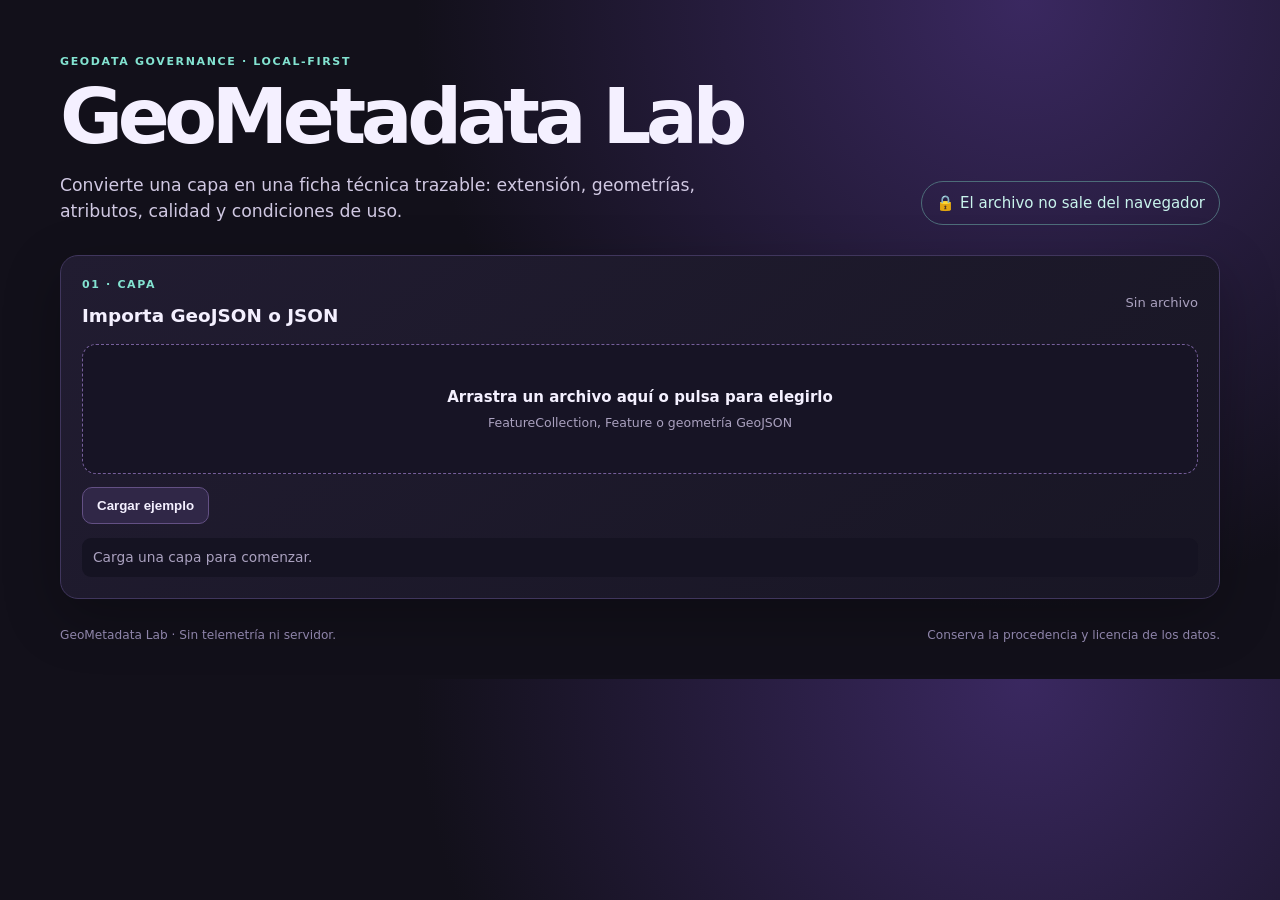
==== index.html @ 9ac2f781 "feat: add local geodata metadata lab" ====
<!doctype html>
<html lang="es">
<head>
  <meta charset="utf-8"><meta name="viewport" content="width=device-width,initial-scale=1,viewport-fit=cover">
  <meta name="theme-color" content="#15131f"><meta name="description" content="Validador y generador local de metadatos para capas geoespaciales.">
  <link rel="icon" href="favicon.svg" type="image/svg+xml"><link rel="stylesheet" href="styles.css"><title>GeoMetadata Lab</title>
</head>
<body><main class="shell">
  <header class="hero"><div><p class="eyebrow">GEODATA GOVERNANCE · LOCAL-FIRST</p><h1>GeoMetadata Lab</h1><p class="lede">Convierte una capa en una ficha técnica trazable: extensión, geometrías, atributos, calidad y condiciones de uso.</p></div><span class="privacy">🔒 El archivo no sale del navegador</span></header>
  <section class="panel import"><div class="head"><div><p class="kicker">01 · CAPA</p><h2>Importa GeoJSON o JSON</h2></div><span id="file-name" class="muted">Sin archivo</span></div><div class="drop" id="drop" tabindex="0"><b>Arrastra un archivo aquí o pulsa para elegirlo</b><small>FeatureCollection, Feature o geometría GeoJSON</small><input id="file" type="file" accept=".geojson,.json,application/json"></div><button id="demo" class="button secondary">Cargar ejemplo</button><p id="status" class="status">Carga una capa para comenzar.</p></section>
  <section id="workspace" class="hidden"><section class="panel fields"><div class="head"><div><p class="kicker">02 · DOCUMENTACIÓN</p><h2>Identidad de la capa</h2></div><span class="muted">Los campos se guardan solo al exportar</span></div><div class="field-grid"><label>Título<input id="title" placeholder="Ej. Inventario de enclaves arqueológicos"></label><label>Responsable / organización<input id="owner" placeholder="Ej. Equipo de Patrimonio"></label><label>Fecha de actualización<input id="updated" type="date"></label><label>CRS declarado<input id="crs" value="EPSG:4326" placeholder="Ej. EPSG:25830"></label><label class="wide">Descripción<textarea id="abstract" rows="3" placeholder="Qué contiene la capa, alcance y limitaciones conocidas."></textarea></label><label class="wide">Fuente o URL de procedencia<input id="source" type="url" placeholder="https://..."></label><label>Licencia<input id="license" placeholder="CC BY 4.0 / fuente oficial"></label><label>Contacto<input id="contact" type="email" placeholder="correo@ejemplo.org"></label></div><button id="refresh" class="button primary">Actualizar ficha</button></section>
  <section class="metrics"><article><span>Elementos</span><strong id="count">0</strong></article><article><span>Geometrías</span><strong id="types">—</strong></article><article><span>Extensión</span><strong id="bbox">—</strong></article><article class="warn"><span>Alertas</span><strong id="alerts">0</strong></article></section>
  <section class="grid"><article class="panel"><div class="head"><div><p class="kicker">03 · CALIDAD</p><h2>Comprobaciones</h2></div></div><div id="checks" class="checks"></div></article><article class="panel"><div class="head"><div><p class="kicker">04 · ATRIBUTOS</p><h2>Esquema detectado</h2></div></div><div id="schema" class="schema"></div></article></section>
  <section class="panel export"><div class="head"><div><p class="kicker">05 · SALIDA</p><h2>Ficha lista para compartir</h2></div></div><div id="preview" class="preview"></div><div class="actions"><button id="md" class="button primary">Descargar Markdown</button><button id="json" class="button secondary">Descargar metadatos JSON</button></div></section></section>
  <footer><span>GeoMetadata Lab · Sin telemetría ni servidor.</span><span>Conserva la procedencia y licencia de los datos.</span></footer>
</main><script src="app.js"></script></body></html>
---- styles.css ----
:root{color-scheme:dark;--bg:#12101a;--panel:#1b1827;--panel2:#252039;--line:#40365d;--text:#f4f0ff;--muted:#aaa1bf;--accent:#d9a9ff;--cyan:#83e3d1;--warn:#ffd27e;--bad:#ff9d9d}*{box-sizing:border-box}body{margin:0;background:radial-gradient(circle at 80% 0,#3a2860 0,#12101a 38rem),var(--bg);color:var(--text);font:15px/1.5 Inter,system-ui,sans-serif}.shell{width:min(1160px,calc(100% - 30px));margin:auto}.hero{padding:54px 0 30px;display:flex;align-items:end;justify-content:space-between;gap:24px}.eyebrow,.kicker{color:var(--cyan);font-size:11px;letter-spacing:.15em;font-weight:800;margin:0 0 8px}.hero h1{font-size:clamp(2.5rem,6vw,5.5rem);letter-spacing:-.07em;line-height:1;margin:0}.lede{color:#d0c8e2;max-width:680px;font-size:1.08rem;margin:18px 0 0}.privacy{border:1px solid #4d6c79;border-radius:999px;padding:10px 14px;color:#c9f4ed;white-space:nowrap}.panel{background:linear-gradient(145deg,#211c31,#181624);border:1px solid var(--line);border-radius:18px;padding:21px;box-shadow:0 18px 55px #0004}.import{margin-bottom:18px}.head{display:flex;justify-content:space-between;align-items:center;gap:12px;margin-bottom:15px}.head h2{font-size:1.15rem;margin:0}.muted{color:var(--muted);font-size:.82rem}.drop{min-height:130px;border:1px dashed #765f9b;border-radius:14px;background:#171425;display:flex;align-items:center;justify-content:center;flex-direction:column;gap:5px;text-align:center;transition:.2s}.drop:hover,.drop.drag{border-color:var(--accent);background:#211a34}.drop small{color:var(--muted)}.drop input{display:none}.button{border:1px solid transparent;border-radius:10px;padding:10px 14px;font-weight:800;color:var(--text);cursor:pointer;margin-top:13px;transition:.2s}.button:hover{filter:brightness(1.14);transform:translateY(-1px)}.primary{background:var(--accent);color:#21152a}.secondary{background:#302747;border-color:#635084}.status{margin:14px 0 0;padding:9px 11px;background:#151322;border-radius:9px;color:var(--muted);font-size:.86rem}.status.good{color:#c8f9ee;background:#17332f}.status.error{color:#ffd0d0;background:#42242d}.hidden{display:none!important}.field-grid{display:grid;grid-template-columns:repeat(2,1fr);gap:13px}.field-grid label{font-weight:700;color:#ded6ed}.field-grid input,.field-grid textarea{display:block;width:100%;margin-top:6px;background:#14121e;border:1px solid #50446b;color:var(--text);border-radius:8px;padding:9px 10px;resize:vertical}.field-grid .wide{grid-column:1/-1}.metrics{display:grid;grid-template-columns:repeat(4,1fr);gap:12px;margin:18px 0}.metrics article{background:#211c31;border:1px solid var(--line);border-radius:13px;padding:15px}.metrics span{display:block;color:var(--muted);font-size:.75rem;text-transform:uppercase;letter-spacing:.07em}.metrics strong{display:block;margin-top:6px;font-size:1.35rem}.metrics .warn strong{color:var(--warn)}.grid{display:grid;grid-template-columns:1fr 1fr;gap:18px;margin-bottom:18px}.checks,.schema{display:grid;gap:9px}.check,.schema-row{display:flex;gap:9px;align-items:flex-start;padding:10px 11px;border-radius:9px;background:#171425;border:1px solid #302842}.check i{font-style:normal;color:var(--cyan)}.check.bad i{color:var(--bad)}.check b{font-size:.86rem}.check small{display:block;color:var(--muted);font-size:.77rem}.schema-row{justify-content:space-between;font-size:.82rem}.schema-row span{color:var(--muted)}.preview{background:#14121e;border:1px solid #342b4a;border-radius:10px;padding:16px;white-space:pre-wrap;color:#dcd3ed;min-height:130px;font:13px/1.6 ui-monospace,SFMono-Regular,monospace}.actions{display:flex;flex-wrap:wrap;gap:8px}footer{display:flex;justify-content:space-between;gap:10px;color:#8e84a9;font-size:.76rem;padding:9px 0 35px}@media(max-width:800px){.hero{align-items:flex-start;flex-direction:column}.privacy{white-space:normal}.grid{grid-template-columns:1fr}}@media(max-width:560px){.shell{width:calc(100% - 20px)}.hero{padding:32px 0 24px}.field-grid{grid-template-columns:1fr}.field-grid .wide{grid-column:auto}.metrics{grid-template-columns:repeat(2,1fr)}.panel{padding:16px}.head{align-items:flex-start;flex-direction:column}footer{flex-direction:column}}
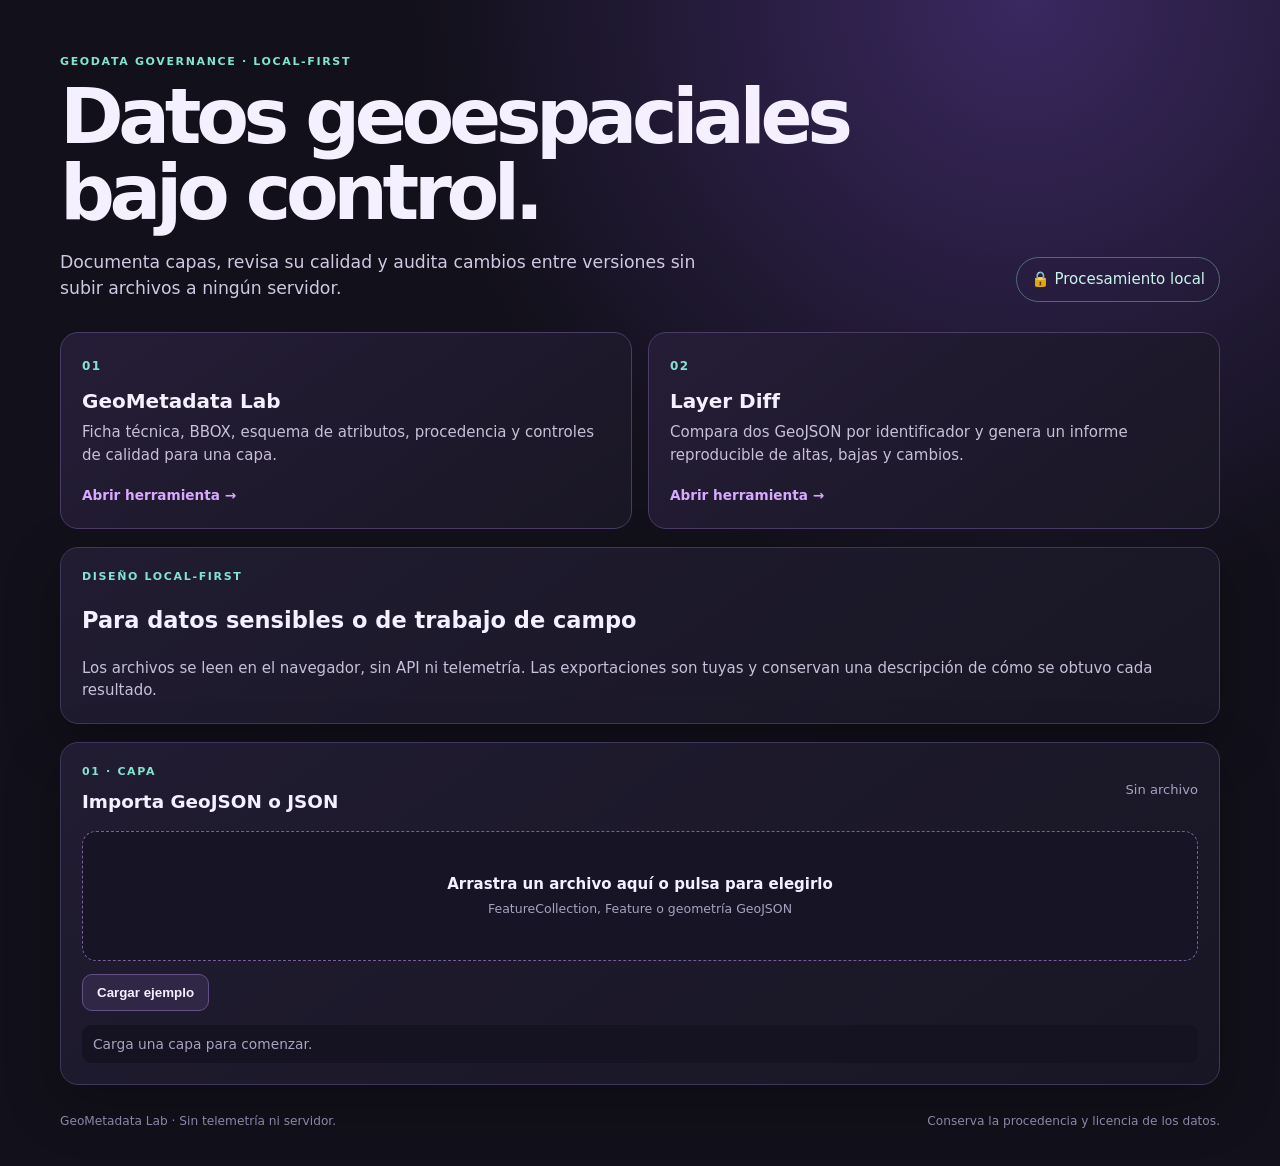
==== commit ae6a3e93: "feat: add auditable GeoJSON layer diff" ====
--- a/index.html
+++ b/index.html
@@ -6,7 +6,12 @@
   <link rel="icon" href="favicon.svg" type="image/svg+xml"><link rel="stylesheet" href="styles.css"><title>GeoMetadata Lab</title>
 </head>
 <body><main class="shell">
-  <header class="hero"><div><p class="eyebrow">GEODATA GOVERNANCE · LOCAL-FIRST</p><h1>GeoMetadata Lab</h1><p class="lede">Convierte una capa en una ficha técnica trazable: extensión, geometrías, atributos, calidad y condiciones de uso.</p></div><span class="privacy">🔒 El archivo no sale del navegador</span></header>
+  <header class="hero"><div><p class="eyebrow">GEODATA GOVERNANCE · LOCAL-FIRST</p><h1>Datos geoespaciales bajo control.</h1><p class="lede">Documenta capas, revisa su calidad y audita cambios entre versiones sin subir archivos a ningún servidor.</p></div><span class="privacy">🔒 Procesamiento local</span></header>
+  <section class="tool-grid" aria-label="Herramientas">
+    <a class="tool-card" href="./"><span class="tool-number">01</span><h2>GeoMetadata Lab</h2><p>Ficha técnica, BBOX, esquema de atributos, procedencia y controles de calidad para una capa.</p><span class="tool-link">Abrir herramienta →</span></a>
+    <a class="tool-card" href="./herramientas/layer-diff/"><span class="tool-number">02</span><h2>Layer Diff</h2><p>Compara dos GeoJSON por identificador y genera un informe reproducible de altas, bajas y cambios.</p><span class="tool-link">Abrir herramienta →</span></a>
+  </section>
+  <section class="panel note"><p class="kicker">DISEÑO LOCAL-FIRST</p><h2>Para datos sensibles o de trabajo de campo</h2><p>Los archivos se leen en el navegador, sin API ni telemetría. Las exportaciones son tuyas y conservan una descripción de cómo se obtuvo cada resultado.</p></section>
   <section class="panel import"><div class="head"><div><p class="kicker">01 · CAPA</p><h2>Importa GeoJSON o JSON</h2></div><span id="file-name" class="muted">Sin archivo</span></div><div class="drop" id="drop" tabindex="0"><b>Arrastra un archivo aquí o pulsa para elegirlo</b><small>FeatureCollection, Feature o geometría GeoJSON</small><input id="file" type="file" accept=".geojson,.json,application/json"></div><button id="demo" class="button secondary">Cargar ejemplo</button><p id="status" class="status">Carga una capa para comenzar.</p></section>
   <section id="workspace" class="hidden"><section class="panel fields"><div class="head"><div><p class="kicker">02 · DOCUMENTACIÓN</p><h2>Identidad de la capa</h2></div><span class="muted">Los campos se guardan solo al exportar</span></div><div class="field-grid"><label>Título<input id="title" placeholder="Ej. Inventario de enclaves arqueológicos"></label><label>Responsable / organización<input id="owner" placeholder="Ej. Equipo de Patrimonio"></label><label>Fecha de actualización<input id="updated" type="date"></label><label>CRS declarado<input id="crs" value="EPSG:4326" placeholder="Ej. EPSG:25830"></label><label class="wide">Descripción<textarea id="abstract" rows="3" placeholder="Qué contiene la capa, alcance y limitaciones conocidas."></textarea></label><label class="wide">Fuente o URL de procedencia<input id="source" type="url" placeholder="https://..."></label><label>Licencia<input id="license" placeholder="CC BY 4.0 / fuente oficial"></label><label>Contacto<input id="contact" type="email" placeholder="correo@ejemplo.org"></label></div><button id="refresh" class="button primary">Actualizar ficha</button></section>
   <section class="metrics"><article><span>Elementos</span><strong id="count">0</strong></article><article><span>Geometrías</span><strong id="types">—</strong></article><article><span>Extensión</span><strong id="bbox">—</strong></article><article class="warn"><span>Alertas</span><strong id="alerts">0</strong></article></section>
--- a/styles.css
+++ b/styles.css
@@ -1 +1,2 @@
 :root{color-scheme:dark;--bg:#12101a;--panel:#1b1827;--panel2:#252039;--line:#40365d;--text:#f4f0ff;--muted:#aaa1bf;--accent:#d9a9ff;--cyan:#83e3d1;--warn:#ffd27e;--bad:#ff9d9d}*{box-sizing:border-box}body{margin:0;background:radial-gradient(circle at 80% 0,#3a2860 0,#12101a 38rem),var(--bg);color:var(--text);font:15px/1.5 Inter,system-ui,sans-serif}.shell{width:min(1160px,calc(100% - 30px));margin:auto}.hero{padding:54px 0 30px;display:flex;align-items:end;justify-content:space-between;gap:24px}.eyebrow,.kicker{color:var(--cyan);font-size:11px;letter-spacing:.15em;font-weight:800;margin:0 0 8px}.hero h1{font-size:clamp(2.5rem,6vw,5.5rem);letter-spacing:-.07em;line-height:1;margin:0}.lede{color:#d0c8e2;max-width:680px;font-size:1.08rem;margin:18px 0 0}.privacy{border:1px solid #4d6c79;border-radius:999px;padding:10px 14px;color:#c9f4ed;white-space:nowrap}.panel{background:linear-gradient(145deg,#211c31,#181624);border:1px solid var(--line);border-radius:18px;padding:21px;box-shadow:0 18px 55px #0004}.import{margin-bottom:18px}.head{display:flex;justify-content:space-between;align-items:center;gap:12px;margin-bottom:15px}.head h2{font-size:1.15rem;margin:0}.muted{color:var(--muted);font-size:.82rem}.drop{min-height:130px;border:1px dashed #765f9b;border-radius:14px;background:#171425;display:flex;align-items:center;justify-content:center;flex-direction:column;gap:5px;text-align:center;transition:.2s}.drop:hover,.drop.drag{border-color:var(--accent);background:#211a34}.drop small{color:var(--muted)}.drop input{display:none}.button{border:1px solid transparent;border-radius:10px;padding:10px 14px;font-weight:800;color:var(--text);cursor:pointer;margin-top:13px;transition:.2s}.button:hover{filter:brightness(1.14);transform:translateY(-1px)}.primary{background:var(--accent);color:#21152a}.secondary{background:#302747;border-color:#635084}.status{margin:14px 0 0;padding:9px 11px;background:#151322;border-radius:9px;color:var(--muted);font-size:.86rem}.status.good{color:#c8f9ee;background:#17332f}.status.error{color:#ffd0d0;background:#42242d}.hidden{display:none!important}.field-grid{display:grid;grid-template-columns:repeat(2,1fr);gap:13px}.field-grid label{font-weight:700;color:#ded6ed}.field-grid input,.field-grid textarea{display:block;width:100%;margin-top:6px;background:#14121e;border:1px solid #50446b;color:var(--text);border-radius:8px;padding:9px 10px;resize:vertical}.field-grid .wide{grid-column:1/-1}.metrics{display:grid;grid-template-columns:repeat(4,1fr);gap:12px;margin:18px 0}.metrics article{background:#211c31;border:1px solid var(--line);border-radius:13px;padding:15px}.metrics span{display:block;color:var(--muted);font-size:.75rem;text-transform:uppercase;letter-spacing:.07em}.metrics strong{display:block;margin-top:6px;font-size:1.35rem}.metrics .warn strong{color:var(--warn)}.grid{display:grid;grid-template-columns:1fr 1fr;gap:18px;margin-bottom:18px}.checks,.schema{display:grid;gap:9px}.check,.schema-row{display:flex;gap:9px;align-items:flex-start;padding:10px 11px;border-radius:9px;background:#171425;border:1px solid #302842}.check i{font-style:normal;color:var(--cyan)}.check.bad i{color:var(--bad)}.check b{font-size:.86rem}.check small{display:block;color:var(--muted);font-size:.77rem}.schema-row{justify-content:space-between;font-size:.82rem}.schema-row span{color:var(--muted)}.preview{background:#14121e;border:1px solid #342b4a;border-radius:10px;padding:16px;white-space:pre-wrap;color:#dcd3ed;min-height:130px;font:13px/1.6 ui-monospace,SFMono-Regular,monospace}.actions{display:flex;flex-wrap:wrap;gap:8px}footer{display:flex;justify-content:space-between;gap:10px;color:#8e84a9;font-size:.76rem;padding:9px 0 35px}@media(max-width:800px){.hero{align-items:flex-start;flex-direction:column}.privacy{white-space:normal}.grid{grid-template-columns:1fr}}@media(max-width:560px){.shell{width:calc(100% - 20px)}.hero{padding:32px 0 24px}.field-grid{grid-template-columns:1fr}.field-grid .wide{grid-column:auto}.metrics{grid-template-columns:repeat(2,1fr)}.panel{padding:16px}.head{align-items:flex-start;flex-direction:column}footer{flex-direction:column}}
+:root{color-scheme:dark;--bg:#12101a;--panel:#1b1827;--panel2:#252039;--line:#40365d;--text:#f4f0ff;--muted:#aaa1bf;--accent:#d9a9ff;--cyan:#83e3d1;--warn:#ffd27e;--bad:#ff9d9d}.tool-grid{display:grid;grid-template-columns:repeat(2,1fr);gap:16px;margin:0 0 18px}.tool-card{display:block;color:inherit;text-decoration:none;background:linear-gradient(145deg,#251d37,#191624);border:1px solid #4a3c67;border-radius:18px;padding:21px;transition:.2s}.tool-card:hover{border-color:var(--accent);transform:translateY(-2px);box-shadow:0 16px 35px #0004}.tool-number{color:var(--cyan);font-size:.75rem;letter-spacing:.12em;font-weight:800}.tool-card h2{font-size:1.25rem;margin:10px 0 5px}.tool-card p{color:#c8bfd8;min-height:48px;margin:0 0 15px}.tool-link{color:var(--accent);font-weight:800;font-size:.85rem}.note{margin-bottom:18px}.note p:last-child{color:#c8bfd8;margin-bottom:0}@media(max-width:560px){.tool-grid{grid-template-columns:1fr}}
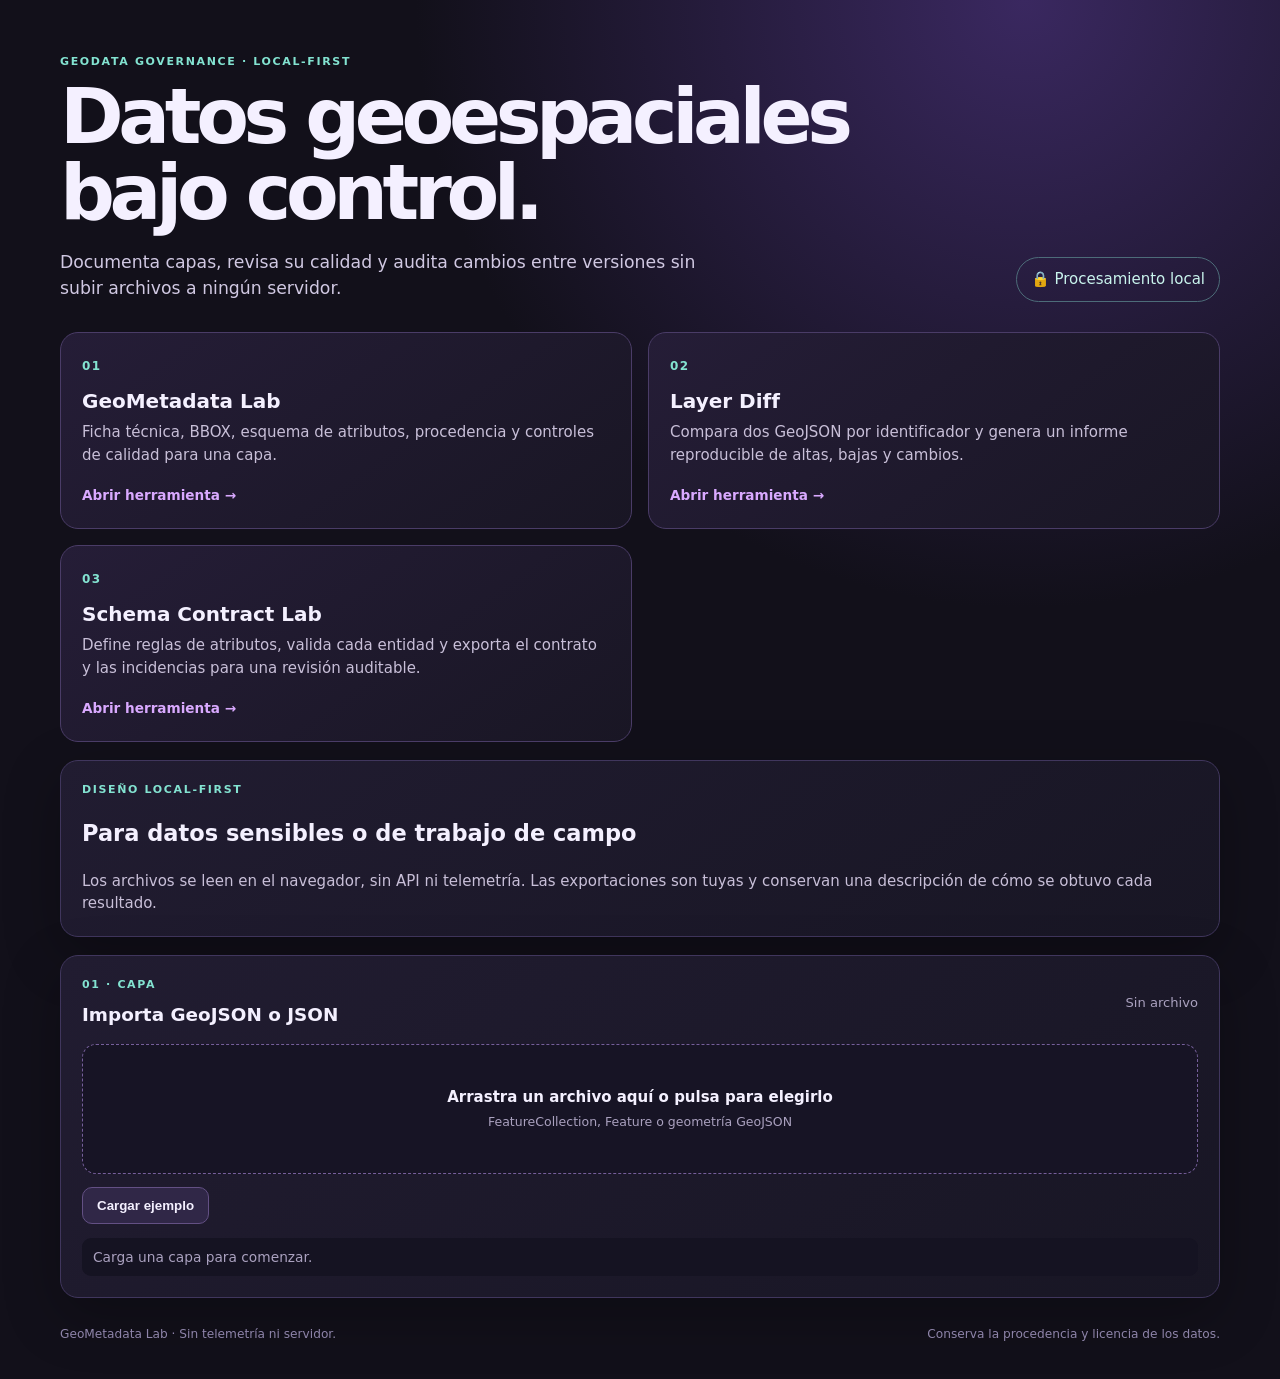
==== commit 000aee39: "feat: add local schema contract validator" ====
--- a/index.html
+++ b/index.html
@@ -10,6 +10,7 @@
   <section class="tool-grid" aria-label="Herramientas">
     <a class="tool-card" href="./"><span class="tool-number">01</span><h2>GeoMetadata Lab</h2><p>Ficha técnica, BBOX, esquema de atributos, procedencia y controles de calidad para una capa.</p><span class="tool-link">Abrir herramienta →</span></a>
     <a class="tool-card" href="./herramientas/layer-diff/"><span class="tool-number">02</span><h2>Layer Diff</h2><p>Compara dos GeoJSON por identificador y genera un informe reproducible de altas, bajas y cambios.</p><span class="tool-link">Abrir herramienta →</span></a>
+    <a class="tool-card" href="./herramientas/schema-contract/"><span class="tool-number">03</span><h2>Schema Contract Lab</h2><p>Define reglas de atributos, valida cada entidad y exporta el contrato y las incidencias para una revisión auditable.</p><span class="tool-link">Abrir herramienta →</span></a>
   </section>
   <section class="panel note"><p class="kicker">DISEÑO LOCAL-FIRST</p><h2>Para datos sensibles o de trabajo de campo</h2><p>Los archivos se leen en el navegador, sin API ni telemetría. Las exportaciones son tuyas y conservan una descripción de cómo se obtuvo cada resultado.</p></section>
   <section class="panel import"><div class="head"><div><p class="kicker">01 · CAPA</p><h2>Importa GeoJSON o JSON</h2></div><span id="file-name" class="muted">Sin archivo</span></div><div class="drop" id="drop" tabindex="0"><b>Arrastra un archivo aquí o pulsa para elegirlo</b><small>FeatureCollection, Feature o geometría GeoJSON</small><input id="file" type="file" accept=".geojson,.json,application/json"></div><button id="demo" class="button secondary">Cargar ejemplo</button><p id="status" class="status">Carga una capa para comenzar.</p></section>
